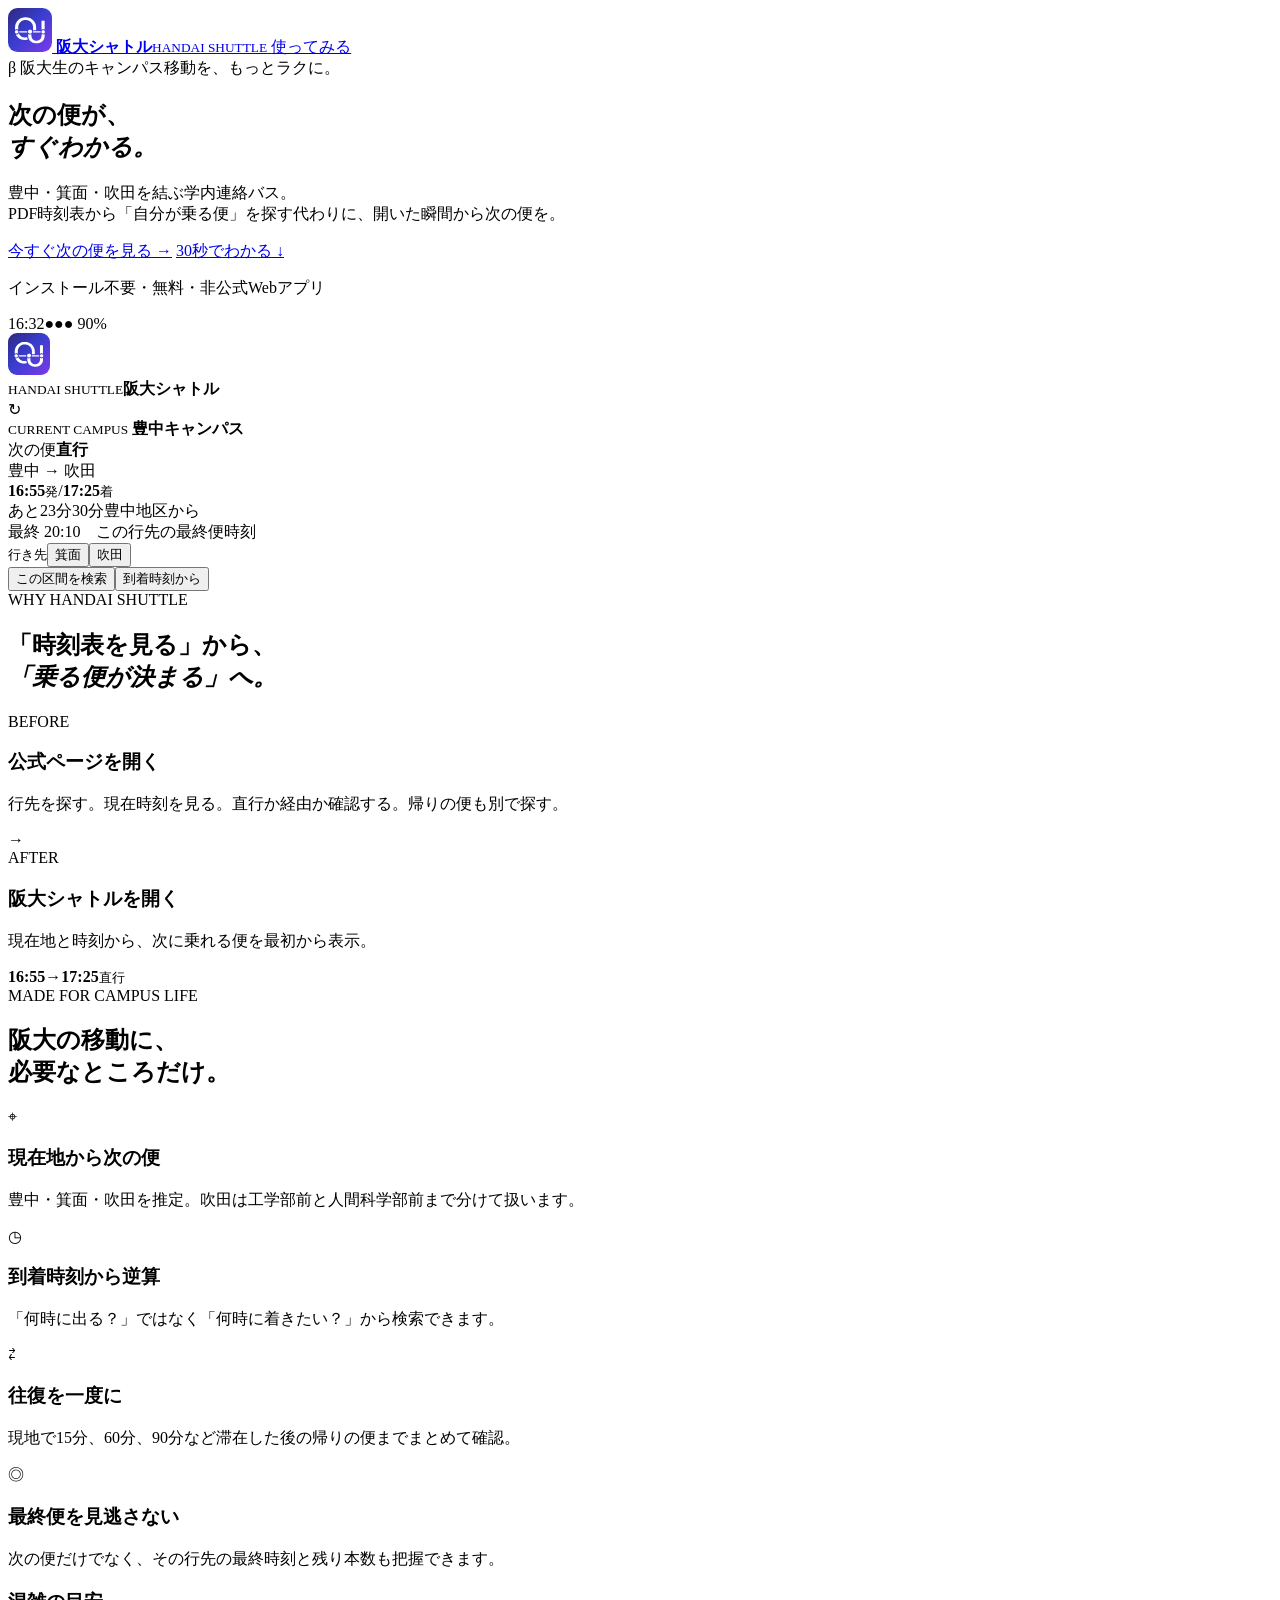
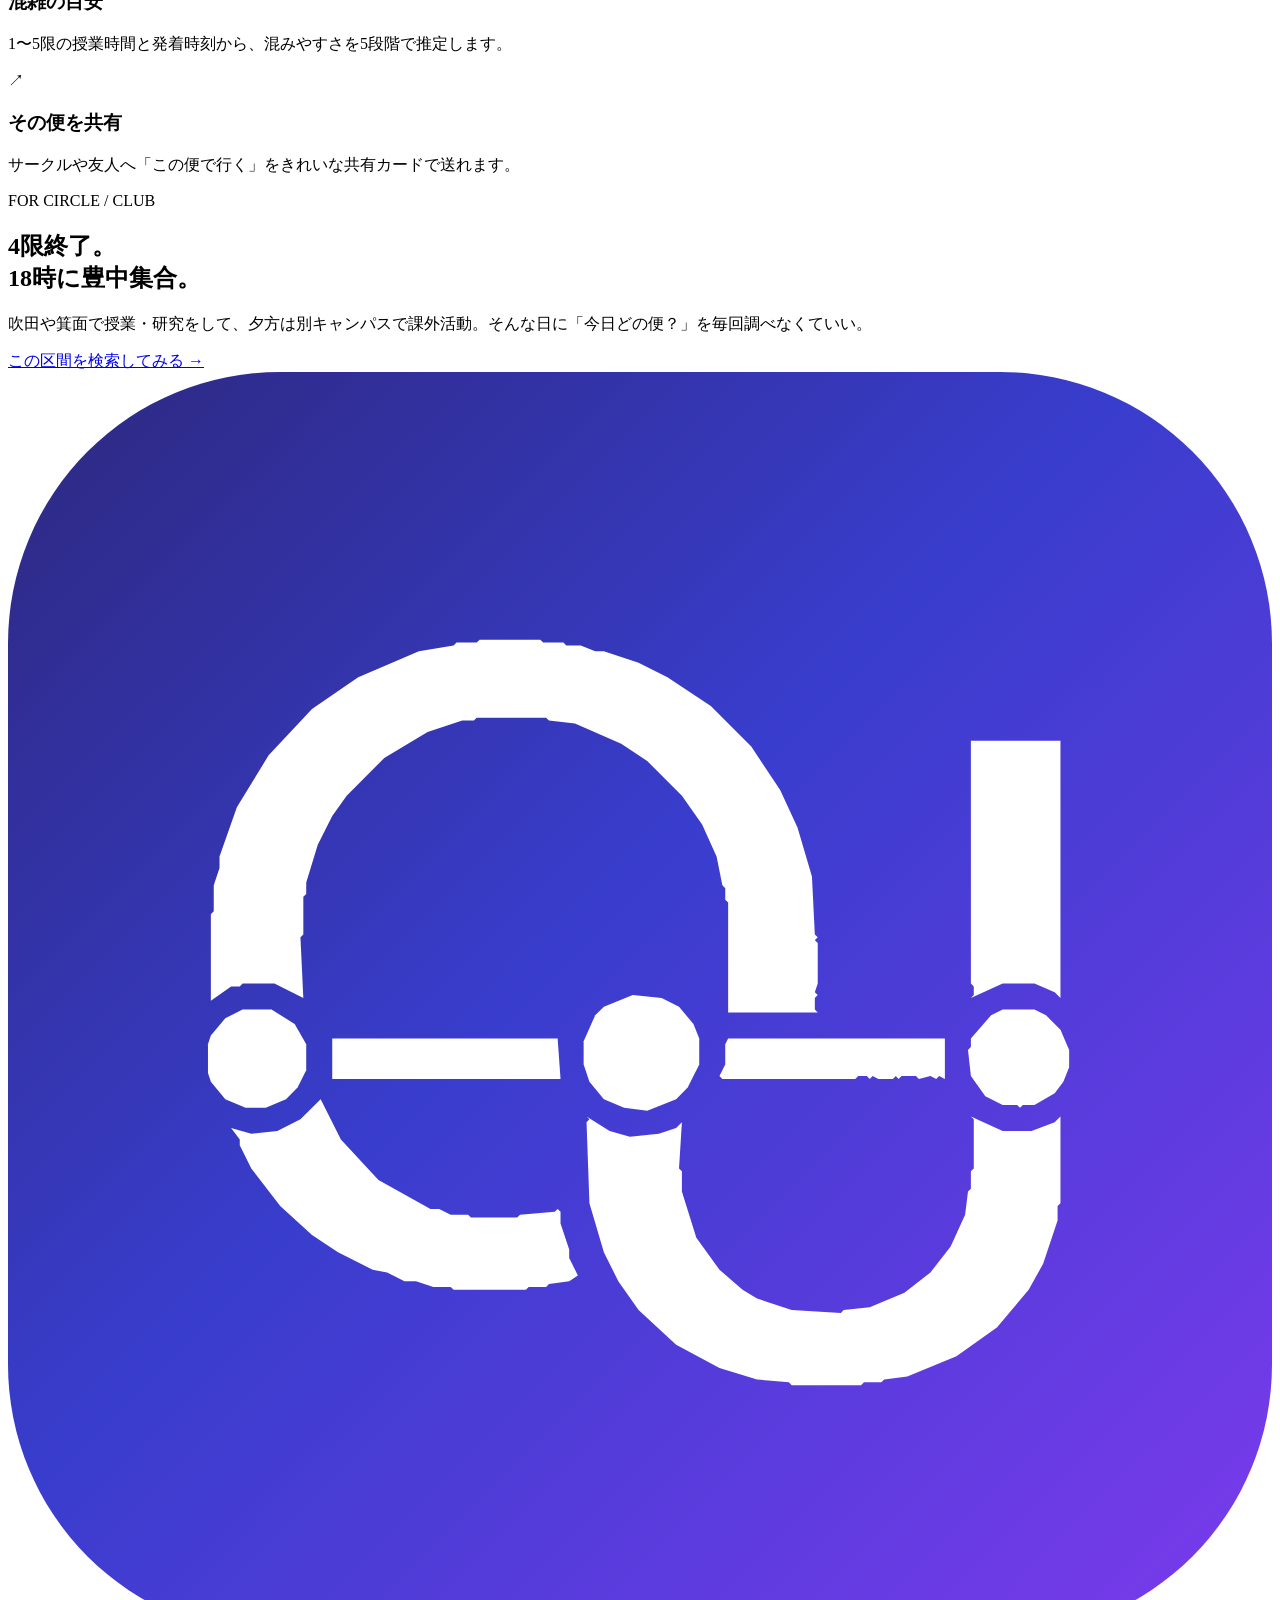
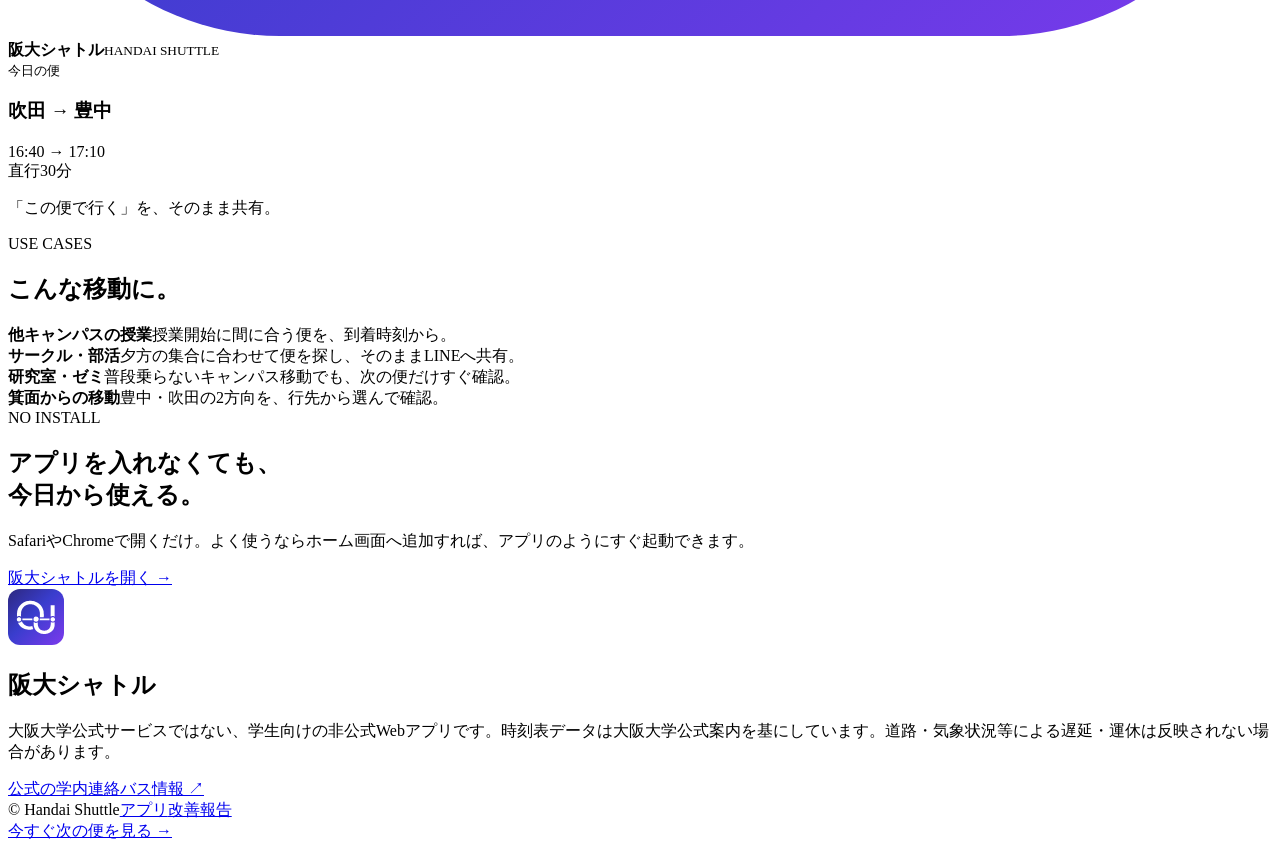
==== lp/index.html @ f055de51 "Add marketing landing page" ====
<!doctype html>
<html lang="ja">
<head>
  <meta charset="utf-8">
  <meta name="viewport" content="width=device-width,initial-scale=1,viewport-fit=cover">
  <title>阪大シャトル｜再履バスの次の便が、すぐわかる。</title>
  <meta name="description" content="大阪大学の豊中・箕面・吹田を結ぶ学内連絡バス（再履バス）をスマホで簡単検索。現在地から次の便、到着時刻指定、往復、最終便、混雑目安まで。インストール不要の非公式Webアプリ。">
  <meta name="theme-color" content="#2D287F">
  <meta property="og:title" content="阪大シャトル｜次の便が、すぐわかる。">
  <meta property="og:description" content="豊中・箕面・吹田のキャンパス移動を、もっと簡単に。インストール不要の非公式Webアプリ。">
  <meta property="og:type" content="website">
  <link rel="icon" href="../assets/brand/brand-icon-rounded.svg" type="image/svg+xml">
  <link rel="stylesheet" href="./lp.css">
  <script type="application/ld+json">
  {
    "@context":"https://schema.org",
    "@type":"WebApplication",
    "name":"阪大シャトル",
    "alternateName":"Handai Shuttle",
    "applicationCategory":"TravelApplication",
    "operatingSystem":"Web",
    "description":"大阪大学の学内連絡バス（再履バス）の便検索を支援する非公式Webアプリ"
  }
  </script>
</head>
<body>
  <header class="site-header">
    <a class="brand" href="../" aria-label="阪大シャトルを開く">
      <img src="../assets/brand/brand-icon-rounded.svg" alt="" width="44" height="44">
      <span><strong>阪大シャトル</strong><small>HANDAI SHUTTLE</small></span>
    </a>
    <a class="header-cta" href="../?ref=lp-header">使ってみる</a>
  </header>

  <main>
    <section class="hero">
      <div class="hero-copy">
        <div class="eyebrow"><span>β</span> 阪大生のキャンパス移動を、もっとラクに。</div>
        <h1>次の便が、<br><em>すぐわかる。</em></h1>
        <p class="hero-lead">豊中・箕面・吹田を結ぶ学内連絡バス。<br>PDF時刻表から「自分が乗る便」を探す代わりに、開いた瞬間から次の便を。</p>
        <div class="hero-actions">
          <a class="primary-cta" href="../?ref=lp-hero">今すぐ次の便を見る <span>→</span></a>
          <a class="text-link" href="#how">30秒でわかる <span>↓</span></a>
        </div>
        <p class="microcopy">インストール不要・無料・非公式Webアプリ</p>
      </div>

      <div class="hero-visual" aria-label="阪大シャトルの画面イメージ">
        <div class="halo halo-a"></div><div class="halo halo-b"></div>
        <div class="phone">
          <div class="phone-status"><span>16:32</span><span>●●● 90%</span></div>
          <div class="app-head">
            <img src="../assets/brand/brand-icon-rounded.svg" alt="" width="42" height="42">
            <div><small>HANDAI SHUTTLE</small><strong>阪大シャトル</strong></div>
            <span class="refresh">↻</span>
          </div>
          <div class="campus-label"><small>CURRENT CAMPUS</small><strong><i></i> 豊中キャンパス</strong></div>
          <div class="next-card">
            <div class="next-top"><span>次の便</span><b>直行</b></div>
            <div class="next-route">豊中 <span>→</span> 吹田</div>
            <div class="next-time"><strong>16:55</strong><small>発</small><span>/</span><strong>17:25</strong><small>着</small></div>
            <div class="next-meta"><span>あと23分</span><span>30分</span><span>豊中地区から</span></div>
            <div class="crowd" aria-label="混雑目安3"><i></i><i></i><i></i><i class="off"></i><i class="off"></i></div>
            <div class="last">最終 20:10　この行先の最終便時刻</div>
          </div>
          <div class="destination"><small>行き先</small><button>箕面</button><button class="active">吹田</button></div>
          <div class="phone-actions"><button>この区間を検索</button><button>到着時刻から</button></div>
        </div>
      </div>
    </section>

    <section class="pain" id="how">
      <div class="section-label">WHY HANDAI SHUTTLE</div>
      <h2>「時刻表を見る」から、<br><em>「乗る便が決まる」へ。</em></h2>
      <div class="before-after">
        <article class="before">
          <span class="ba-label">BEFORE</span>
          <h3>公式ページを開く</h3>
          <p>行先を探す。現在時刻を見る。直行か経由か確認する。帰りの便も別で探す。</p>
          <div class="fake-table"><i></i><i></i><i></i><i></i><i></i><i></i></div>
        </article>
        <div class="ba-arrow">→</div>
        <article class="after">
          <span class="ba-label">AFTER</span>
          <h3>阪大シャトルを開く</h3>
          <p>現在地と時刻から、次に乗れる便を最初から表示。</p>
          <div class="mini-result"><b>16:55</b><span>→</span><b>17:25</b><small>直行</small></div>
        </article>
      </div>
    </section>

    <section class="features">
      <div class="section-label">MADE FOR CAMPUS LIFE</div>
      <h2>阪大の移動に、<br>必要なところだけ。</h2>
      <div class="feature-grid">
        <article><span class="feature-icon">⌖</span><h3>現在地から次の便</h3><p>豊中・箕面・吹田を推定。吹田は工学部前と人間科学部前まで分けて扱います。</p></article>
        <article><span class="feature-icon">◷</span><h3>到着時刻から逆算</h3><p>「何時に出る？」ではなく「何時に着きたい？」から検索できます。</p></article>
        <article><span class="feature-icon">⇄</span><h3>往復を一度に</h3><p>現地で15分、60分、90分など滞在した後の帰りの便までまとめて確認。</p></article>
        <article><span class="feature-icon">◎</span><h3>最終便を見逃さない</h3><p>次の便だけでなく、その行先の最終時刻と残り本数も把握できます。</p></article>
        <article><span class="feature-icon crowd-symbol"><i></i><i></i><i></i><i></i><i></i></span><h3>混雑の目安</h3><p>1〜5限の授業時間と発着時刻から、混みやすさを5段階で推定します。</p></article>
        <article><span class="feature-icon">↗</span><h3>その便を共有</h3><p>サークルや友人へ「この便で行く」をきれいな共有カードで送れます。</p></article>
      </div>
    </section>

    <section class="scenario">
      <div class="scenario-copy">
        <span class="section-label light">FOR CIRCLE / CLUB</span>
        <h2>4限終了。<br>18時に豊中集合。</h2>
        <p>吹田や箕面で授業・研究をして、夕方は別キャンパスで課外活動。そんな日に「今日どの便？」を毎回調べなくていい。</p>
        <a href="../?ref=lp-circle">この区間を検索してみる →</a>
      </div>
      <div class="share-card">
        <div class="share-brand"><img src="../assets/brand/brand-icon-rounded.svg" alt=""><span><b>阪大シャトル</b><small>HANDAI SHUTTLE</small></span></div>
        <small>今日の便</small>
        <h3>吹田 → 豊中</h3>
        <div class="share-time">16:40 <span>→</span> 17:10</div>
        <div class="share-tags"><span>直行</span><span>30分</span></div>
        <p>「この便で行く」を、そのまま共有。</p>
      </div>
    </section>

    <section class="audiences">
      <div class="section-label">USE CASES</div>
      <h2>こんな移動に。</h2>
      <div class="audience-list">
        <div><strong>他キャンパスの授業</strong><span>授業開始に間に合う便を、到着時刻から。</span></div>
        <div><strong>サークル・部活</strong><span>夕方の集合に合わせて便を探し、そのままLINEへ共有。</span></div>
        <div><strong>研究室・ゼミ</strong><span>普段乗らないキャンパス移動でも、次の便だけすぐ確認。</span></div>
        <div><strong>箕面からの移動</strong><span>豊中・吹田の2方向を、行先から選んで確認。</span></div>
      </div>
    </section>

    <section class="install">
      <div>
        <span class="section-label light">NO INSTALL</span>
        <h2>アプリを入れなくても、<br>今日から使える。</h2>
        <p>SafariやChromeで開くだけ。よく使うならホーム画面へ追加すれば、アプリのようにすぐ起動できます。</p>
      </div>
      <a class="white-cta" href="../?ref=lp-bottom">阪大シャトルを開く <span>→</span></a>
    </section>

    <section class="disclaimer">
      <img src="../assets/brand/brand-icon-rounded.svg" alt="阪大シャトル" width="56" height="56">
      <div><h2>阪大シャトル</h2><p>大阪大学公式サービスではない、学生向けの非公式Webアプリです。時刻表データは大阪大学公式案内を基にしています。道路・気象状況等による遅延・運休は反映されない場合があります。</p></div>
      <a href="https://www.osaka-u.ac.jp/ja/access/bus" target="_blank" rel="noreferrer">公式の学内連絡バス情報 ↗</a>
    </section>
  </main>

  <footer><span>© Handai Shuttle</span><a href="../?ref=lp-footer">アプリ</a><a href="https://forms.gle/mA3GtsjWKSkhjMyR7" target="_blank" rel="noreferrer">改善報告</a></footer>

  <div class="mobile-cta"><a href="../?ref=lp-mobile">今すぐ次の便を見る <span>→</span></a></div>
</body>
</html>
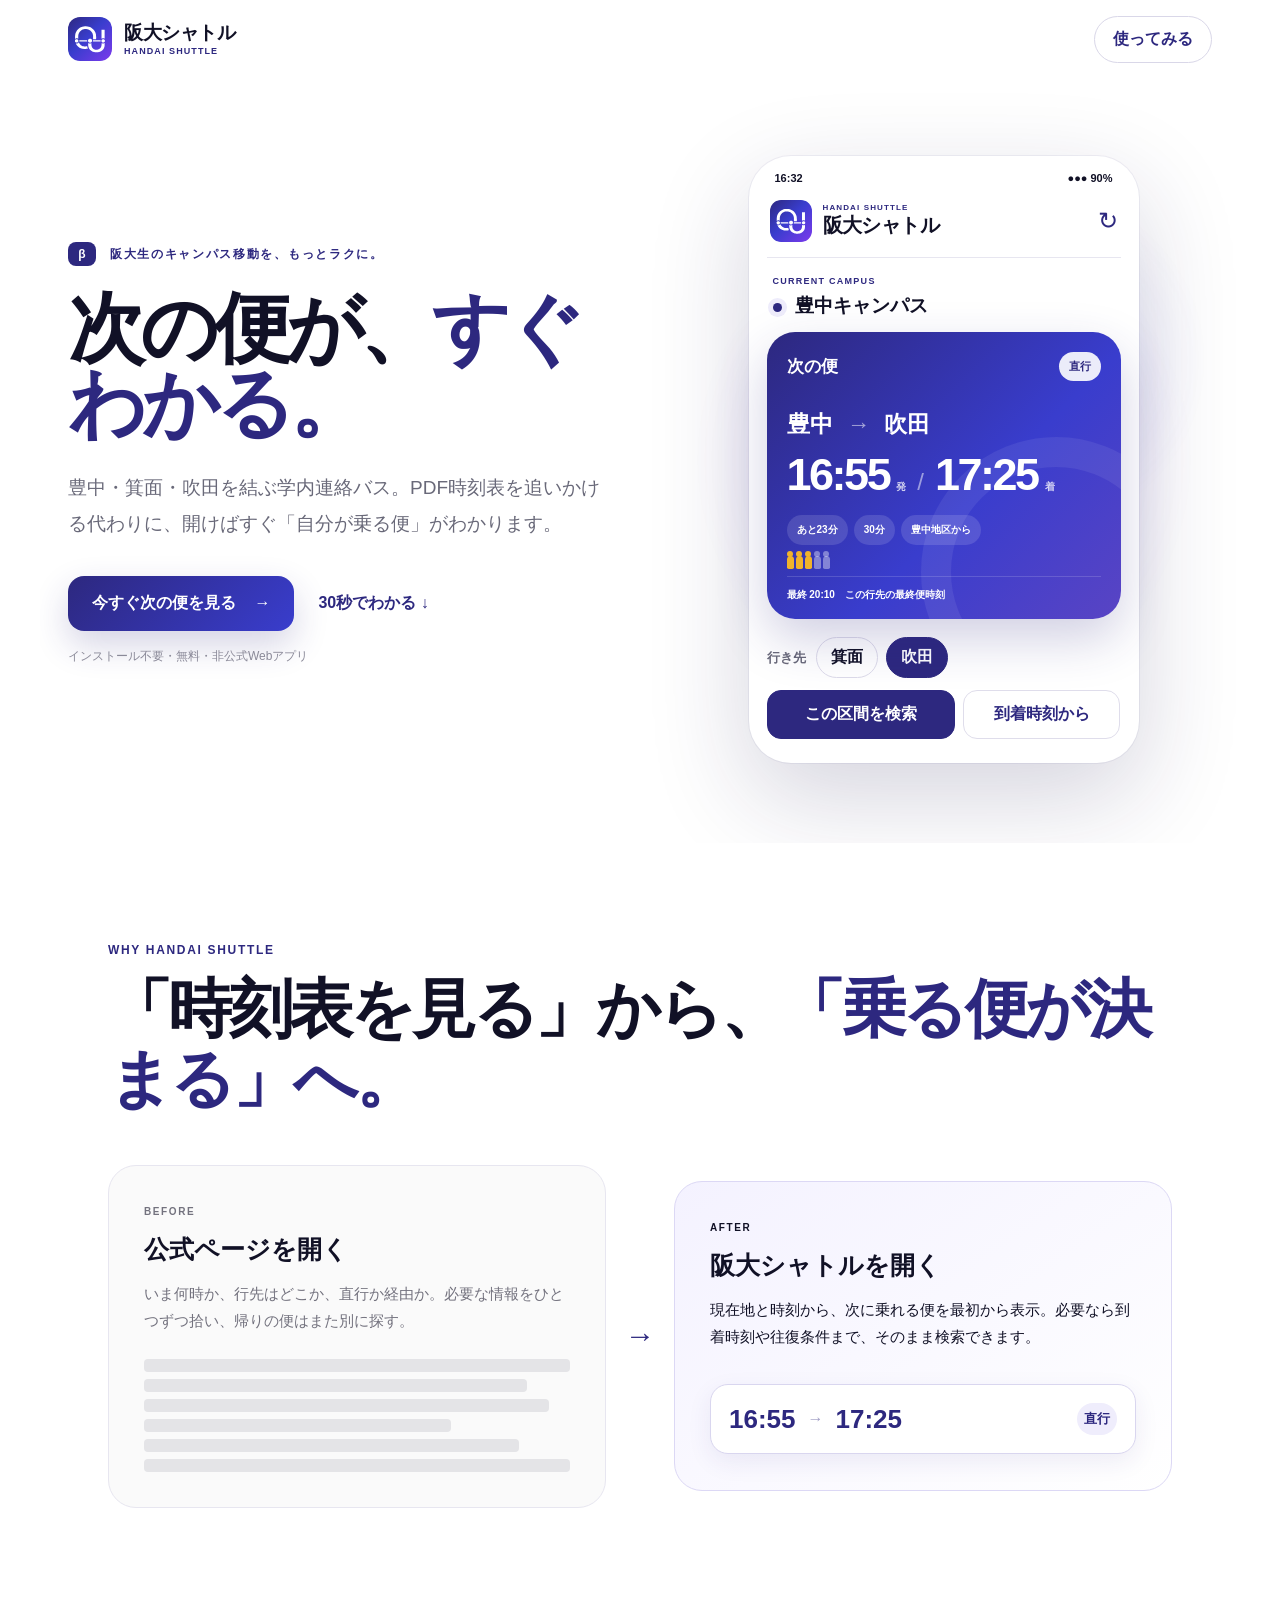
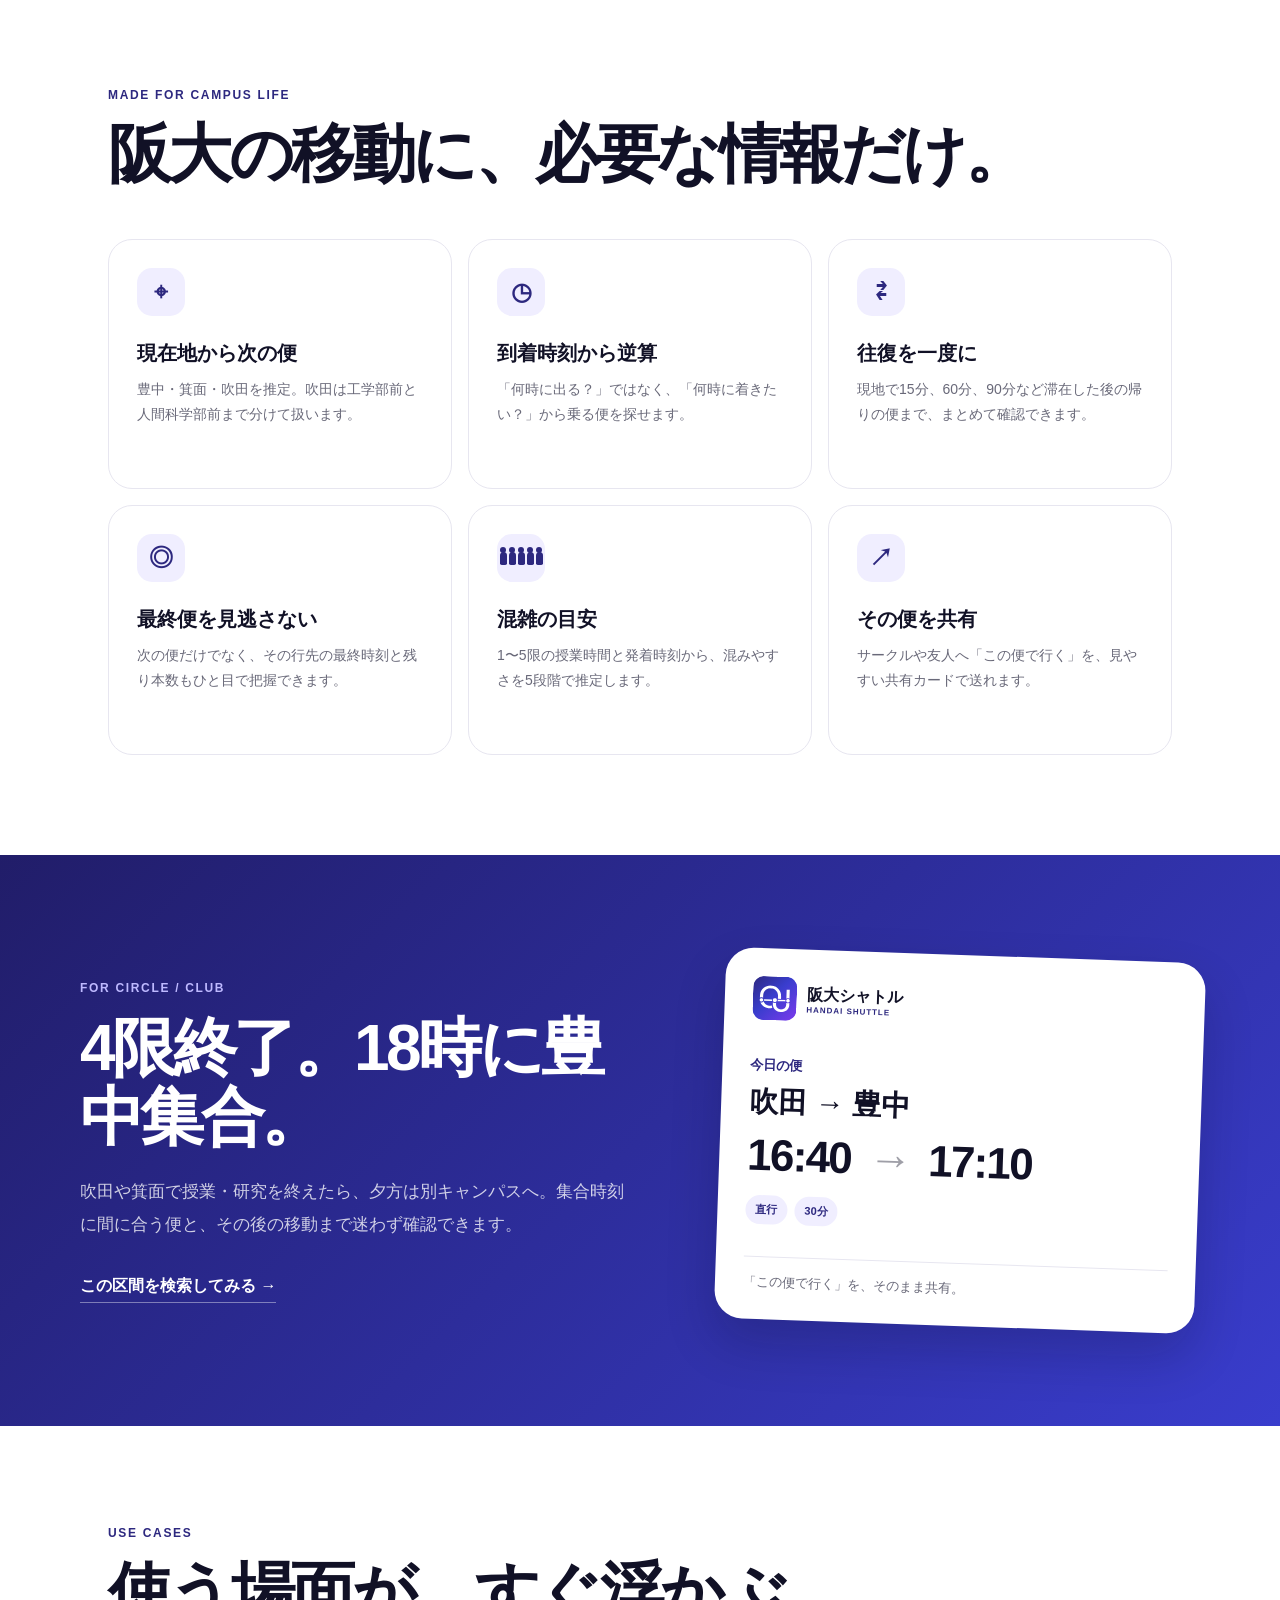
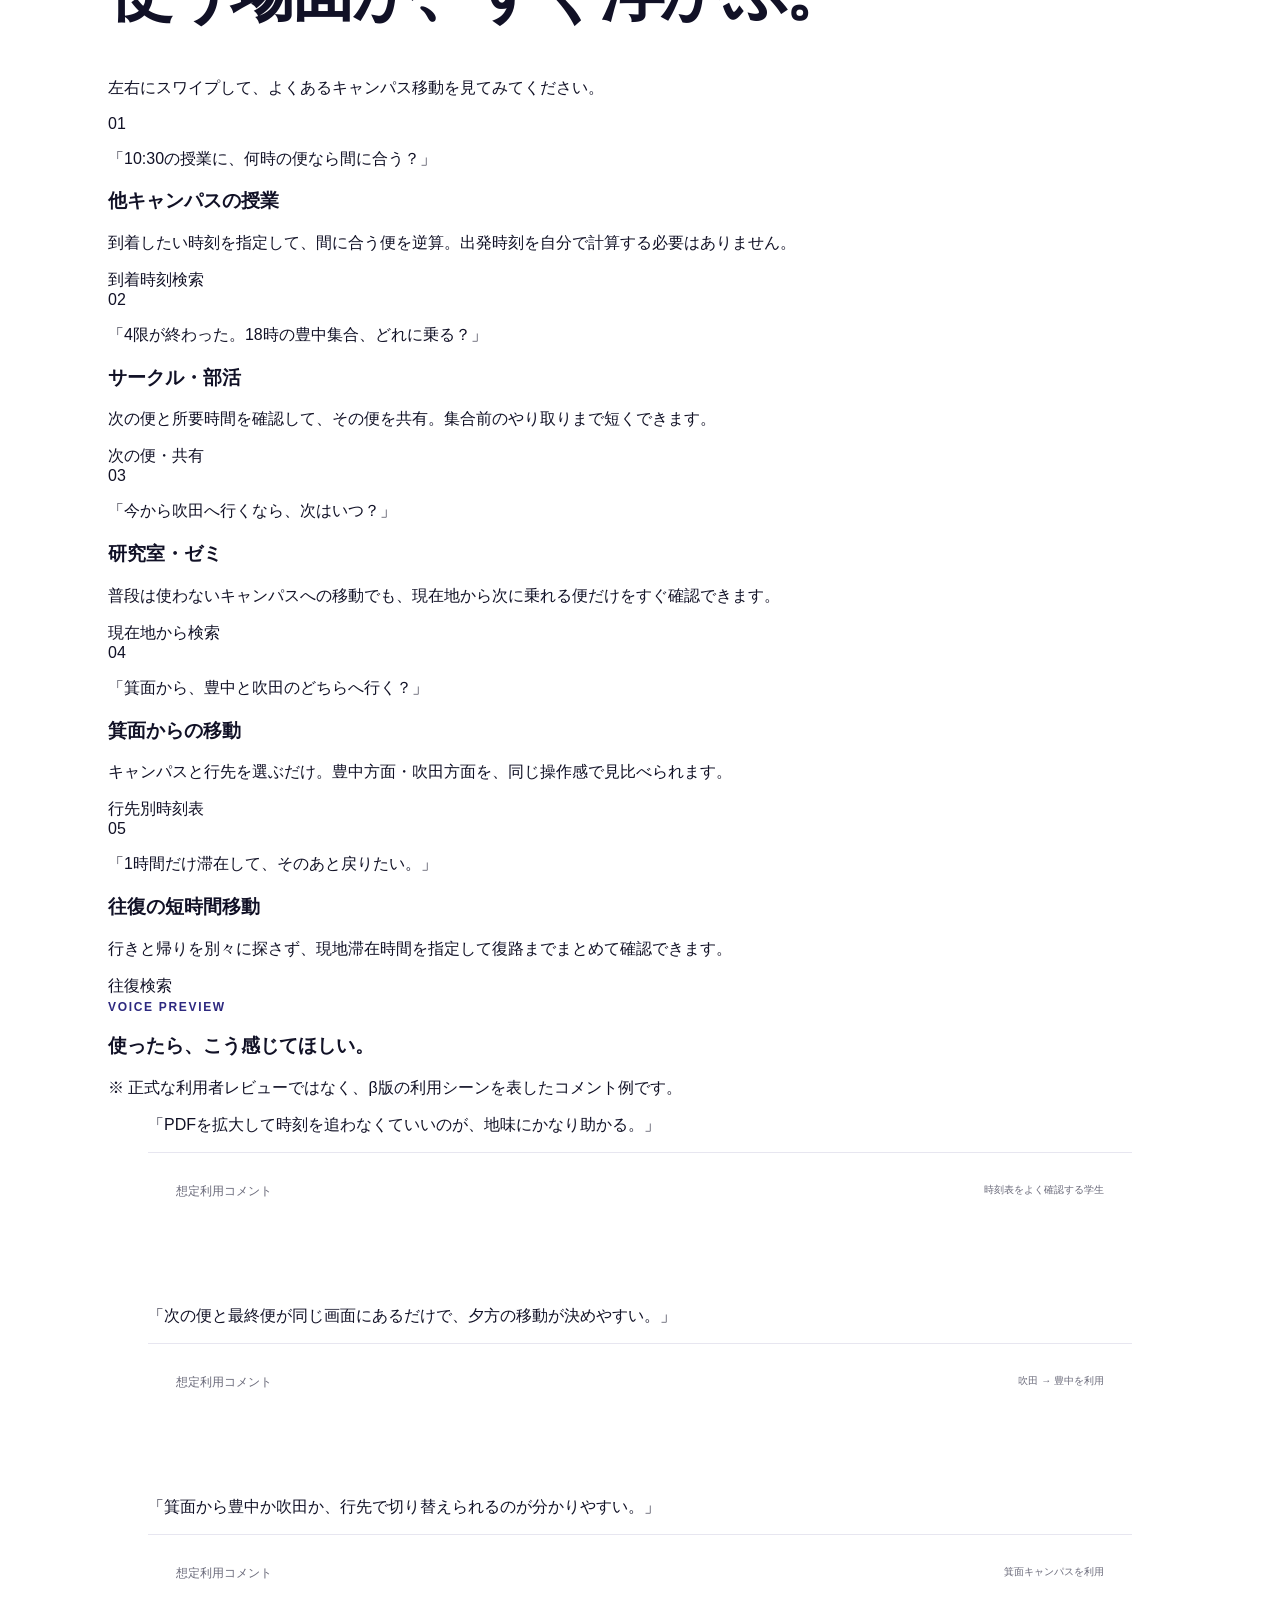
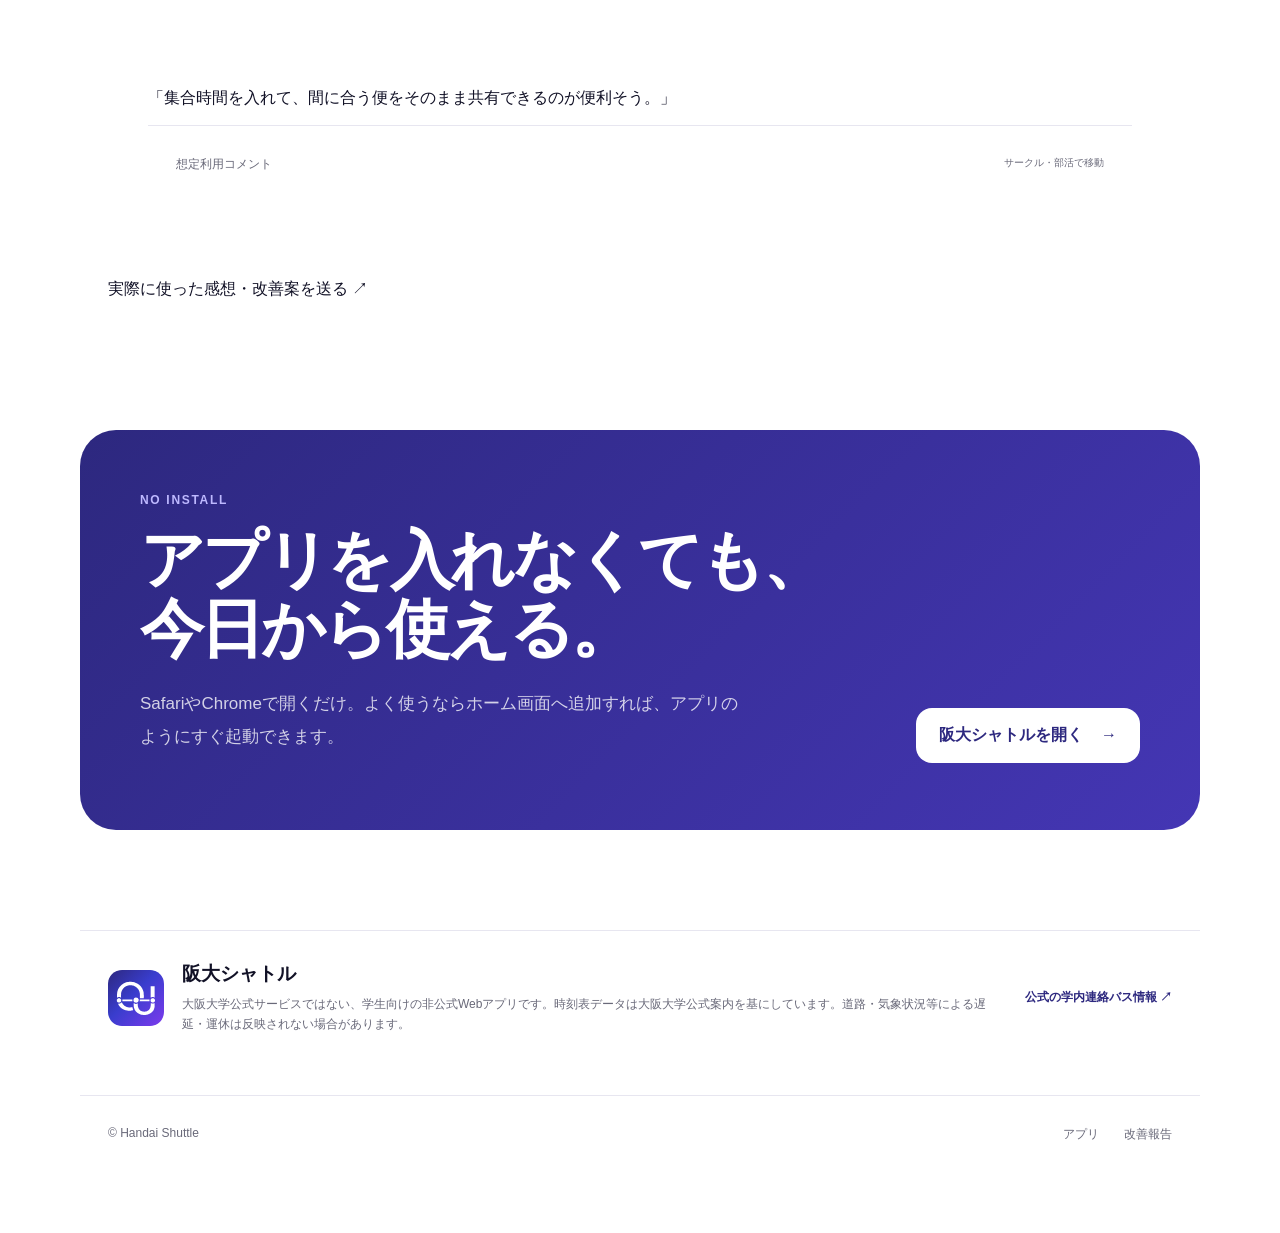
==== commit eb143897: "Refine LP copy and add use-case sliders" ====
--- a/lp/index.html
+++ b/lp/index.html
@@ -11,6 +11,7 @@
   <meta property="og:type" content="website">
   <link rel="icon" href="../assets/brand/brand-icon-rounded.svg" type="image/svg+xml">
   <link rel="stylesheet" href="./lp.css">
+  <link rel="stylesheet" href="./refinements.css">
   <script type="application/ld+json">
   {
     "@context":"https://schema.org",
@@ -36,8 +37,8 @@
     <section class="hero">
       <div class="hero-copy">
         <div class="eyebrow"><span>β</span> 阪大生のキャンパス移動を、もっとラクに。</div>
-        <h1>次の便が、<br><em>すぐわかる。</em></h1>
-        <p class="hero-lead">豊中・箕面・吹田を結ぶ学内連絡バス。<br>PDF時刻表から「自分が乗る便」を探す代わりに、開いた瞬間から次の便を。</p>
+        <h1><span class="headline-line">次の便が、</span><em class="headline-line">すぐわかる。</em></h1>
+        <p class="hero-lead">豊中・箕面・吹田を結ぶ学内連絡バス。<span class="lead-break">PDF時刻表を追いかける代わりに、開けばすぐ「自分が乗る便」がわかります。</span></p>
         <div class="hero-actions">
           <a class="primary-cta" href="../?ref=lp-hero">今すぐ次の便を見る <span>→</span></a>
           <a class="text-link" href="#how">30秒でわかる <span>↓</span></a>
@@ -71,19 +72,19 @@
 
     <section class="pain" id="how">
       <div class="section-label">WHY HANDAI SHUTTLE</div>
-      <h2>「時刻表を見る」から、<br><em>「乗る便が決まる」へ。</em></h2>
+      <h2><span class="headline-line">「時刻表を見る」から、</span><em class="headline-line">「乗る便が決まる」へ。</em></h2>
       <div class="before-after">
         <article class="before">
           <span class="ba-label">BEFORE</span>
           <h3>公式ページを開く</h3>
-          <p>行先を探す。現在時刻を見る。直行か経由か確認する。帰りの便も別で探す。</p>
+          <p>いま何時か、行先はどこか、直行か経由か。必要な情報をひとつずつ拾い、帰りの便はまた別に探す。</p>
           <div class="fake-table"><i></i><i></i><i></i><i></i><i></i><i></i></div>
         </article>
         <div class="ba-arrow">→</div>
         <article class="after">
           <span class="ba-label">AFTER</span>
           <h3>阪大シャトルを開く</h3>
-          <p>現在地と時刻から、次に乗れる便を最初から表示。</p>
+          <p>現在地と時刻から、次に乗れる便を最初から表示。必要なら到着時刻や往復条件まで、そのまま検索できます。</p>
           <div class="mini-result"><b>16:55</b><span>→</span><b>17:25</b><small>直行</small></div>
         </article>
       </div>
@@ -91,22 +92,22 @@
 
     <section class="features">
       <div class="section-label">MADE FOR CAMPUS LIFE</div>
-      <h2>阪大の移動に、<br>必要なところだけ。</h2>
+      <h2><span class="headline-line">阪大の移動に、</span><span class="headline-line">必要な情報だけ。</span></h2>
       <div class="feature-grid">
         <article><span class="feature-icon">⌖</span><h3>現在地から次の便</h3><p>豊中・箕面・吹田を推定。吹田は工学部前と人間科学部前まで分けて扱います。</p></article>
-        <article><span class="feature-icon">◷</span><h3>到着時刻から逆算</h3><p>「何時に出る？」ではなく「何時に着きたい？」から検索できます。</p></article>
-        <article><span class="feature-icon">⇄</span><h3>往復を一度に</h3><p>現地で15分、60分、90分など滞在した後の帰りの便までまとめて確認。</p></article>
-        <article><span class="feature-icon">◎</span><h3>最終便を見逃さない</h3><p>次の便だけでなく、その行先の最終時刻と残り本数も把握できます。</p></article>
+        <article><span class="feature-icon">◷</span><h3>到着時刻から逆算</h3><p>「何時に出る？」ではなく、「何時に着きたい？」から乗る便を探せます。</p></article>
+        <article><span class="feature-icon">⇄</span><h3>往復を一度に</h3><p>現地で15分、60分、90分など滞在した後の帰りの便まで、まとめて確認できます。</p></article>
+        <article><span class="feature-icon">◎</span><h3>最終便を見逃さない</h3><p>次の便だけでなく、その行先の最終時刻と残り本数もひと目で把握できます。</p></article>
         <article><span class="feature-icon crowd-symbol"><i></i><i></i><i></i><i></i><i></i></span><h3>混雑の目安</h3><p>1〜5限の授業時間と発着時刻から、混みやすさを5段階で推定します。</p></article>
-        <article><span class="feature-icon">↗</span><h3>その便を共有</h3><p>サークルや友人へ「この便で行く」をきれいな共有カードで送れます。</p></article>
+        <article><span class="feature-icon">↗</span><h3>その便を共有</h3><p>サークルや友人へ「この便で行く」を、見やすい共有カードで送れます。</p></article>
       </div>
     </section>
 
     <section class="scenario">
       <div class="scenario-copy">
         <span class="section-label light">FOR CIRCLE / CLUB</span>
-        <h2>4限終了。<br>18時に豊中集合。</h2>
-        <p>吹田や箕面で授業・研究をして、夕方は別キャンパスで課外活動。そんな日に「今日どの便？」を毎回調べなくていい。</p>
+        <h2><span class="headline-line">4限終了。</span><span class="headline-line">18時に豊中集合。</span></h2>
+        <p>吹田や箕面で授業・研究を終えたら、夕方は別キャンパスへ。集合時刻に間に合う便と、その後の移動まで迷わず確認できます。</p>
         <a href="../?ref=lp-circle">この区間を検索してみる →</a>
       </div>
       <div class="share-card">
@@ -121,19 +122,67 @@
 
     <section class="audiences">
       <div class="section-label">USE CASES</div>
-      <h2>こんな移動に。</h2>
-      <div class="audience-list">
-        <div><strong>他キャンパスの授業</strong><span>授業開始に間に合う便を、到着時刻から。</span></div>
-        <div><strong>サークル・部活</strong><span>夕方の集合に合わせて便を探し、そのままLINEへ共有。</span></div>
-        <div><strong>研究室・ゼミ</strong><span>普段乗らないキャンパス移動でも、次の便だけすぐ確認。</span></div>
-        <div><strong>箕面からの移動</strong><span>豊中・吹田の2方向を、行先から選んで確認。</span></div>
+      <div class="section-heading-row">
+        <h2><span class="headline-line">使う場面が、</span><span class="headline-line">すぐ浮かぶ。</span></h2>
+        <p>左右にスワイプして、よくあるキャンパス移動を見てみてください。</p>
+      </div>
+      <div class="card-rail usecase-rail" aria-label="阪大シャトルの利用ケース">
+        <article class="usecase-card">
+          <span class="case-number">01</span>
+          <p class="case-question">「10:30の授業に、何時の便なら間に合う？」</p>
+          <h3>他キャンパスの授業</h3>
+          <p>到着したい時刻を指定して、間に合う便を逆算。出発時刻を自分で計算する必要はありません。</p>
+          <span class="case-chip">到着時刻検索</span>
+        </article>
+        <article class="usecase-card">
+          <span class="case-number">02</span>
+          <p class="case-question">「4限が終わった。18時の豊中集合、どれに乗る？」</p>
+          <h3>サークル・部活</h3>
+          <p>次の便と所要時間を確認して、その便を共有。集合前のやり取りまで短くできます。</p>
+          <span class="case-chip">次の便・共有</span>
+        </article>
+        <article class="usecase-card">
+          <span class="case-number">03</span>
+          <p class="case-question">「今から吹田へ行くなら、次はいつ？」</p>
+          <h3>研究室・ゼミ</h3>
+          <p>普段は使わないキャンパスへの移動でも、現在地から次に乗れる便だけをすぐ確認できます。</p>
+          <span class="case-chip">現在地から検索</span>
+        </article>
+        <article class="usecase-card">
+          <span class="case-number">04</span>
+          <p class="case-question">「箕面から、豊中と吹田のどちらへ行く？」</p>
+          <h3>箕面からの移動</h3>
+          <p>キャンパスと行先を選ぶだけ。豊中方面・吹田方面を、同じ操作感で見比べられます。</p>
+          <span class="case-chip">行先別時刻表</span>
+        </article>
+        <article class="usecase-card">
+          <span class="case-number">05</span>
+          <p class="case-question">「1時間だけ滞在して、そのあと戻りたい。」</p>
+          <h3>往復の短時間移動</h3>
+          <p>行きと帰りを別々に探さず、現地滞在時間を指定して復路までまとめて確認できます。</p>
+          <span class="case-chip">往復検索</span>
+        </article>
+      </div>
+
+      <div class="voice-block">
+        <div class="voice-heading">
+          <div><span class="section-label">VOICE PREVIEW</span><h3>使ったら、こう感じてほしい。</h3></div>
+          <p>※ 正式な利用者レビューではなく、β版の利用シーンを表したコメント例です。</p>
+        </div>
+        <div class="card-rail voice-rail" aria-label="阪大シャトルの利用コメント例">
+          <blockquote class="voice-card"><p>「PDFを拡大して時刻を追わなくていいのが、地味にかなり助かる。」</p><footer><span>想定利用コメント</span><small>時刻表をよく確認する学生</small></footer></blockquote>
+          <blockquote class="voice-card"><p>「次の便と最終便が同じ画面にあるだけで、夕方の移動が決めやすい。」</p><footer><span>想定利用コメント</span><small>吹田 → 豊中を利用</small></footer></blockquote>
+          <blockquote class="voice-card"><p>「箕面から豊中か吹田か、行先で切り替えられるのが分かりやすい。」</p><footer><span>想定利用コメント</span><small>箕面キャンパスを利用</small></footer></blockquote>
+          <blockquote class="voice-card"><p>「集合時間を入れて、間に合う便をそのまま共有できるのが便利そう。」</p><footer><span>想定利用コメント</span><small>サークル・部活で移動</small></footer></blockquote>
+        </div>
+        <a class="feedback-inline" href="https://forms.gle/mA3GtsjWKSkhjMyR7" target="_blank" rel="noreferrer">実際に使った感想・改善案を送る <span>↗</span></a>
       </div>
     </section>
 
     <section class="install">
       <div>
         <span class="section-label light">NO INSTALL</span>
-        <h2>アプリを入れなくても、<br>今日から使える。</h2>
+        <h2><span class="headline-line">アプリを入れなくても、</span><span class="headline-line">今日から使える。</span></h2>
         <p>SafariやChromeで開くだけ。よく使うならホーム画面へ追加すれば、アプリのようにすぐ起動できます。</p>
       </div>
       <a class="white-cta" href="../?ref=lp-bottom">阪大シャトルを開く <span>→</span></a>
--- a/lp/lp.css
+++ b/lp/lp.css
@@ -0,0 +1 @@
+:root{--indigo:#2D287F;--mid:#393DCD;--violet:#7C3AED;--ink:#111126;--muted:#696979;--line:#E7E6F0;--soft:#F6F5FB;--green:#187A62;--yellow:#D29A18}*{box-sizing:border-box}html{scroll-behavior:smooth}body{margin:0;font-family:Inter,-apple-system,BlinkMacSystemFont,"Hiragino Sans","Yu Gothic",Meiryo,sans-serif;color:var(--ink);background:#fff;-webkit-font-smoothing:antialiased}a{color:inherit;text-decoration:none}button{font:inherit}.site-header{height:78px;display:flex;align-items:center;justify-content:space-between;max-width:1200px;margin:auto;padding:0 28px;position:relative;z-index:20}.brand{display:flex;align-items:center;gap:12px}.brand img{border-radius:12px}.brand span{display:flex;flex-direction:column;line-height:1}.brand strong{font-size:19px;letter-spacing:-.02em}.brand small{font-size:9px;letter-spacing:.12em;color:var(--indigo);margin-top:5px;font-weight:800}.header-cta{padding:12px 18px;border:1px solid #D9D7E8;border-radius:999px;font-weight:800;color:var(--indigo);transition:.2s}.header-cta:hover{background:var(--soft)}.hero{max-width:1200px;margin:0 auto;min-height:710px;padding:78px 28px 80px;display:grid;grid-template-columns:1fr 1fr;gap:70px;align-items:center;overflow:hidden}.eyebrow,.section-label{font-size:12px;font-weight:900;letter-spacing:.14em;color:var(--indigo)}.eyebrow span{display:inline-grid;place-items:center;background:var(--indigo);color:#fff;width:28px;height:24px;border-radius:8px;margin-right:9px;letter-spacing:0}.hero h1{font-size:clamp(58px,6vw,92px);line-height:.98;letter-spacing:-.065em;margin:25px 0 28px}.hero h1 em,.pain h2 em{font-style:normal;color:var(--indigo)}.hero-lead{font-size:19px;line-height:1.9;color:var(--muted);margin:0 0 34px}.hero-actions{display:flex;align-items:center;gap:24px}.primary-cta{background:linear-gradient(135deg,var(--indigo),var(--mid));color:#fff;padding:17px 24px;border-radius:16px;font-weight:900;box-shadow:0 14px 35px rgba(45,40,127,.2);transition:.2s}.primary-cta:hover{transform:translateY(-2px);box-shadow:0 18px 42px rgba(45,40,127,.28)}.primary-cta span,.white-cta span{margin-left:14px}.text-link{font-weight:800;color:var(--indigo)}.microcopy{font-size:12px;color:#8a8998;margin-top:17px}.hero-visual{min-height:600px;display:grid;place-items:center;position:relative}.halo{position:absolute;border-radius:50%;filter:blur(1px)}.halo-a{width:520px;height:520px;background:radial-gradient(circle,rgba(124,58,237,.14),rgba(124,58,237,0) 68%)}.halo-b{width:360px;height:360px;background:radial-gradient(circle,rgba(57,61,205,.12),rgba(57,61,205,0) 68%);transform:translate(90px,-100px)}.phone{width:min(390px,92vw);background:#fff;border-radius:42px;padding:14px 18px 24px;box-shadow:0 34px 100px rgba(30,28,80,.19),0 0 0 1px rgba(45,40,127,.06);position:relative;z-index:2}.phone-status{font-size:11px;font-weight:800;display:flex;justify-content:space-between;padding:2px 8px 12px}.app-head{display:flex;align-items:center;gap:11px;border-bottom:1px solid var(--line);padding:4px 3px 15px}.app-head img{border-radius:11px}.app-head div{display:flex;flex-direction:column}.app-head small{font-size:8px;color:var(--indigo);font-weight:900;letter-spacing:.14em}.app-head strong{font-size:20px;letter-spacing:-.03em}.refresh{margin-left:auto;color:var(--indigo);font-size:24px}.campus-label{padding:18px 6px 13px;display:flex;flex-direction:column;gap:7px}.campus-label small{font-size:9px;font-weight:900;letter-spacing:.14em;color:var(--indigo)}.campus-label strong{font-size:19px}.campus-label i{display:inline-block;width:9px;height:9px;border-radius:50%;background:var(--indigo);box-shadow:0 0 0 5px #eeecfb;margin-right:8px}.next-card{background:linear-gradient(135deg,#2D287F 0%,#393DCD 58%,#5944C4 100%);color:white;border-radius:28px;padding:20px 20px 17px;box-shadow:0 20px 50px rgba(45,40,127,.22);position:relative;overflow:hidden}.next-card:after{content:"";position:absolute;width:210px;height:210px;border:30px solid rgba(255,255,255,.07);border-radius:50%;right:-70px;bottom:-88px}.next-top{display:flex;justify-content:space-between;align-items:center;position:relative;z-index:2;font-size:17px;font-weight:900}.next-top b{font-size:11px;background:rgba(255,255,255,.9);color:var(--indigo);padding:7px 10px;border-radius:999px}.next-route{font-size:23px;font-weight:900;margin-top:28px;position:relative;z-index:2}.next-route span{font-weight:400;opacity:.55;margin:0 8px}.next-time{display:flex;align-items:baseline;gap:7px;margin-top:9px;position:relative;z-index:2}.next-time strong{font-size:45px;letter-spacing:-.055em}.next-time small{font-size:10px;font-weight:800;opacity:.78}.next-time>span{font-size:24px;opacity:.5;margin:0 4px}.next-meta{display:flex;gap:6px;margin-top:14px;position:relative;z-index:2}.next-meta span{font-size:10px;font-weight:800;padding:8px 10px;border-radius:999px;background:rgba(255,255,255,.13);white-space:nowrap}.crowd{display:flex;gap:2px;margin:11px 0 7px;position:relative;z-index:2}.crowd i,.crowd-symbol i{display:block;width:7px;height:13px;border-radius:4px 4px 2px 2px;background:#F0B32B;position:relative}.crowd i:before,.crowd-symbol i:before{content:"";position:absolute;width:6px;height:6px;border-radius:50%;background:inherit;top:-5px;left:.5px}.crowd i.off{background:rgba(255,255,255,.38)}.last{border-top:1px solid rgba(255,255,255,.15);padding-top:11px;margin-top:7px;font-size:10px;font-weight:800;position:relative;z-index:2}.destination{display:flex;align-items:center;gap:8px;padding:18px 0 12px}.destination small{font-weight:800;color:var(--muted);margin-right:2px}.destination button{border:1px solid #dddbea;background:white;padding:9px 14px;border-radius:999px;font-weight:800;color:var(--ink)}.destination button.active{background:var(--indigo);color:white;border-color:var(--indigo)}.phone-actions{display:grid;grid-template-columns:1.2fr 1fr;gap:8px}.phone-actions button{border:1px solid #dfddeb;background:#fff;color:var(--indigo);font-weight:900;border-radius:14px;padding:13px 8px}.phone-actions button:first-child{background:var(--indigo);color:white;border-color:var(--indigo)}section:not(.hero){padding:100px 28px}.pain,.features,.audiences,.disclaimer{max-width:1120px;margin:auto}.pain h2,.features h2,.audiences h2{font-size:clamp(40px,5vw,66px);letter-spacing:-.055em;line-height:1.1;margin:17px 0 50px}.before-after{display:grid;grid-template-columns:1fr 68px 1fr;align-items:center}.before,.after{padding:35px;border:1px solid var(--line);border-radius:28px;min-height:310px}.before{background:#fafafa;color:#73727e}.after{background:linear-gradient(145deg,#F4F2FF,#fff);border-color:#DCD8F5}.ba-label{font-size:10px;font-weight:900;letter-spacing:.16em}.before h3,.after h3{font-size:25px;color:var(--ink);margin:14px 0}.before p,.after p{line-height:1.8;margin:0;font-size:15px}.ba-arrow{text-align:center;font-size:30px;color:var(--indigo)}.fake-table{display:grid;gap:7px;margin-top:25px}.fake-table i{height:13px;border-radius:4px;background:#e4e4e7}.fake-table i:nth-child(2){width:90%}.fake-table i:nth-child(3){width:95%}.fake-table i:nth-child(4){width:72%}.fake-table i:nth-child(5){width:88%}.mini-result{margin-top:34px;border:1px solid #d9d6ef;background:white;border-radius:18px;padding:18px;display:flex;align-items:center;gap:12px;color:var(--indigo);box-shadow:0 8px 25px rgba(45,40,127,.08)}.mini-result b{font-size:26px}.mini-result span{opacity:.45}.mini-result small{margin-left:auto;font-weight:900;background:#efedfc;padding:7px;border-radius:999px}.features{padding-top:80px!important}.feature-grid{display:grid;grid-template-columns:repeat(3,1fr);gap:16px}.feature-grid article{border:1px solid var(--line);border-radius:24px;padding:28px;min-height:250px;transition:.2s;background:white}.feature-grid article:hover{transform:translateY(-3px);box-shadow:0 14px 42px rgba(45,40,127,.08)}.feature-icon{width:48px;height:48px;border-radius:15px;background:#F0EEFF;color:var(--indigo);display:flex;align-items:center;justify-content:center;font-size:24px;font-weight:900}.feature-grid h3{font-size:20px;margin:24px 0 10px}.feature-grid p{color:var(--muted);line-height:1.8;margin:0;font-size:14px}.crowd-symbol{gap:2px}.crowd-symbol i{background:var(--indigo)}.scenario{background:linear-gradient(135deg,#211D69,#393DCD);color:white;display:grid;grid-template-columns:minmax(0,1fr) minmax(320px,480px);gap:80px;align-items:center;padding-left:max(28px,calc((100vw - 1120px)/2))!important;padding-right:max(28px,calc((100vw - 1120px)/2))!important}.section-label.light{color:#beb9ff}.scenario h2,.install h2{font-size:clamp(44px,5vw,70px);line-height:1.08;letter-spacing:-.055em;margin:18px 0 24px}.scenario-copy p,.install p{font-size:17px;line-height:1.9;opacity:.78;max-width:600px}.scenario-copy>a{display:inline-block;margin-top:18px;font-weight:900;border-bottom:1px solid rgba(255,255,255,.4);padding-bottom:5px}.share-card{background:white;color:var(--ink);border-radius:28px;padding:28px;transform:rotate(2deg);box-shadow:0 24px 50px rgba(10,10,30,.2)}.share-brand{display:flex;align-items:center;gap:10px;margin-bottom:35px}.share-brand img{width:44px;height:44px;border-radius:11px}.share-brand span{display:flex;flex-direction:column}.share-brand small{font-size:8px;color:var(--indigo);font-weight:900;letter-spacing:.12em}.share-card>small{font-weight:900;color:var(--indigo)}.share-card h3{font-size:29px;margin:8px 0}.share-time{font-size:44px;font-weight:900;letter-spacing:-.04em}.share-time span{opacity:.4;margin:0 7px}.share-tags{display:flex;gap:7px;margin:15px 0 32px}.share-tags span{font-size:11px;font-weight:900;padding:7px 10px;background:#F0EEFF;color:var(--indigo);border-radius:999px}.share-card p{color:var(--muted);font-size:13px;border-top:1px solid var(--line);padding-top:16px;margin:0}.audience-list{display:grid;grid-template-columns:1fr 1fr;border-top:1px solid var(--line)}.audience-list div{display:flex;flex-direction:column;gap:8px;padding:29px 12px 29px 0;border-bottom:1px solid var(--line)}.audience-list div:nth-child(odd){border-right:1px solid var(--line);padding-right:35px}.audience-list div:nth-child(even){padding-left:35px}.audience-list strong{font-size:20px}.audience-list span{color:var(--muted);line-height:1.6;font-size:14px}.install{max-width:1120px!important;margin:30px auto 100px!important;border-radius:36px;background:linear-gradient(135deg,var(--indigo),#4436B4);color:white;display:flex;align-items:end;justify-content:space-between;gap:50px;padding:60px!important}.white-cta{background:white;color:var(--indigo);font-weight:900;border-radius:16px;padding:17px 23px;white-space:nowrap;margin-bottom:7px}.disclaimer{padding-top:30px!important;padding-bottom:60px!important;display:grid;grid-template-columns:auto 1fr auto;gap:18px;align-items:center;border-top:1px solid var(--line)}.disclaimer img{border-radius:14px}.disclaimer h2{font-size:19px;margin:0 0 7px}.disclaimer p{font-size:12px;line-height:1.7;color:var(--muted);margin:0}.disclaimer a{font-size:12px;color:var(--indigo);font-weight:900;white-space:nowrap}footer{max-width:1120px;margin:auto;padding:30px 28px 90px;border-top:1px solid var(--line);display:flex;gap:25px;font-size:12px;color:var(--muted)}footer span{margin-right:auto}.mobile-cta{display:none}@media(max-width:860px){.site-header{height:68px;padding:0 20px}.header-cta{display:none}.brand strong{font-size:16px}.brand small{font-size:8px}.hero{grid-template-columns:1fr;padding:45px 20px 70px;gap:30px;text-align:left}.hero h1{font-size:61px}.hero-lead{font-size:16px}.hero-actions{align-items:flex-start;flex-direction:column;gap:17px}.hero-visual{min-height:560px}.phone{width:365px}.before-after{grid-template-columns:1fr}.ba-arrow{transform:rotate(90deg);padding:14px}.feature-grid{grid-template-columns:1fr 1fr}.scenario{grid-template-columns:1fr;gap:35px;padding:75px 24px!important}.share-card{max-width:460px}.audience-list{grid-template-columns:1fr}.audience-list div:nth-child(odd){border-right:0;padding-right:0}.audience-list div:nth-child(even){padding-left:0}.install{margin:20px 20px 85px!important;display:block;padding:38px 28px!important}.white-cta{display:inline-block;margin-top:18px}.disclaimer{grid-template-columns:auto 1fr;padding-left:20px!important;padding-right:20px!important}.disclaimer a{grid-column:2}.mobile-cta{display:block;position:fixed;left:0;right:0;bottom:0;padding:10px 16px calc(10px + env(safe-area-inset-bottom));background:rgba(255,255,255,.92);backdrop-filter:blur(15px);border-top:1px solid var(--line);z-index:30}.mobile-cta a{display:flex;justify-content:center;background:var(--indigo);color:white;padding:14px;border-radius:14px;font-weight:900}footer{padding-bottom:120px}}@media(max-width:560px){section:not(.hero){padding:76px 20px}.hero h1{font-size:54px}.hero-visual{margin:0 -20px}.phone{width:min(350px,94vw);border-radius:34px}.next-time strong{font-size:40px}.feature-grid{grid-template-columns:1fr}.features h2,.pain h2,.audiences h2{font-size:43px}.before,.after{padding:27px;min-height:280px}.scenario h2,.install h2{font-size:45px}.share-time{font-size:37px}.disclaimer{grid-template-columns:1fr;text-align:left}.disclaimer a{grid-column:auto}.disclaimer img{width:48px;height:48px}footer{padding-left:20px;padding-right:20px}}
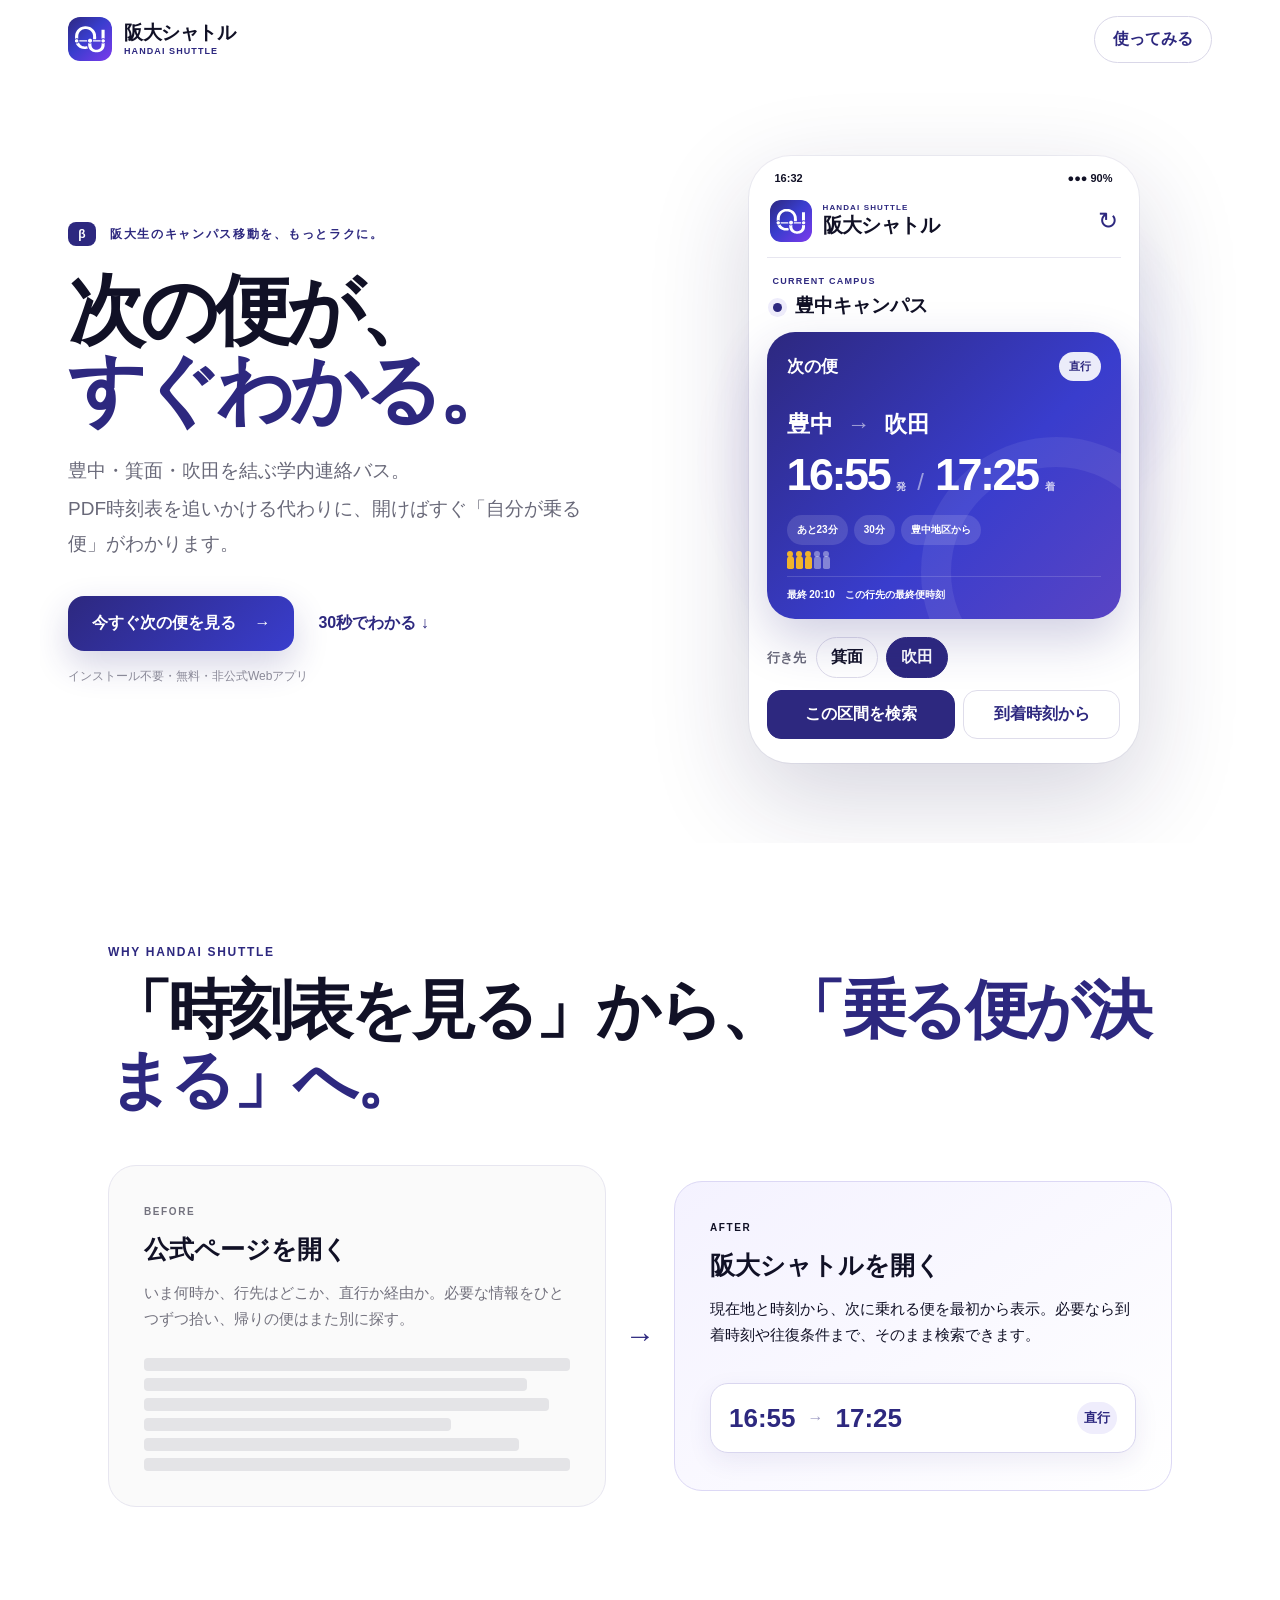
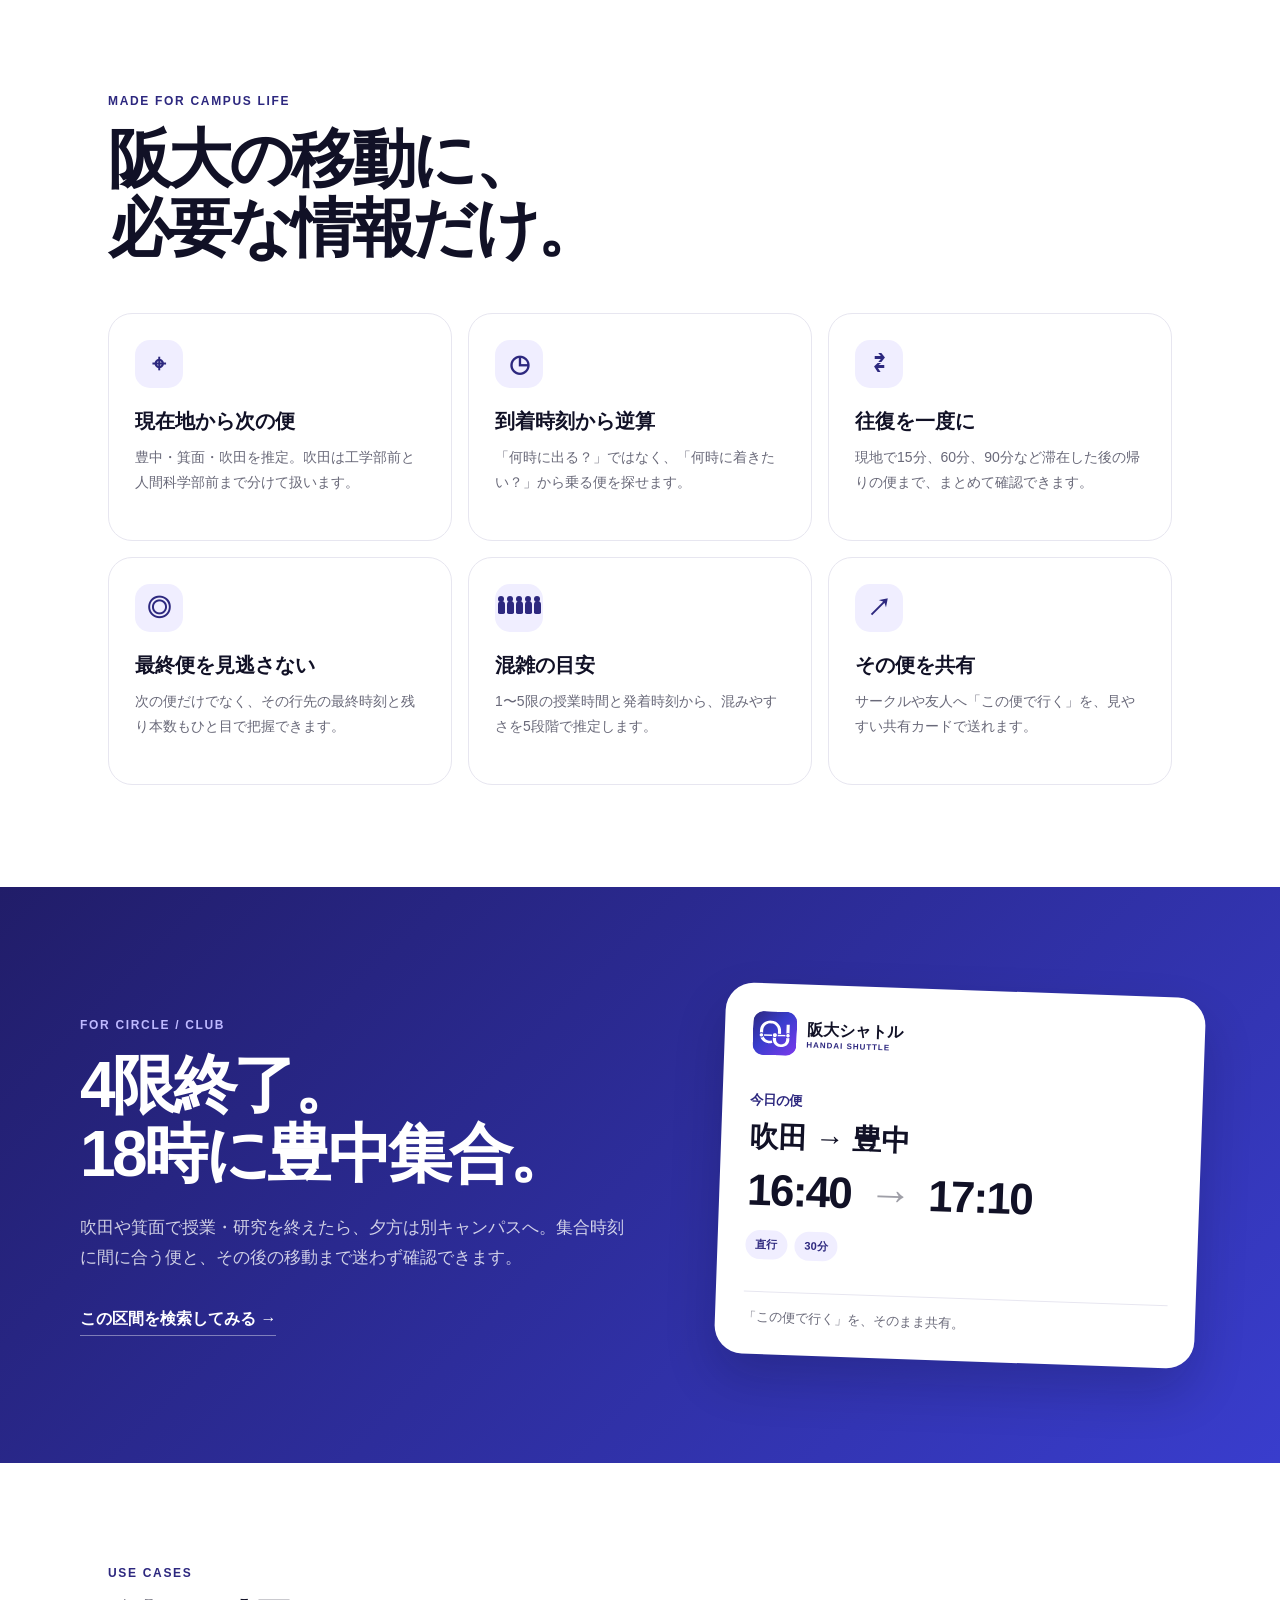
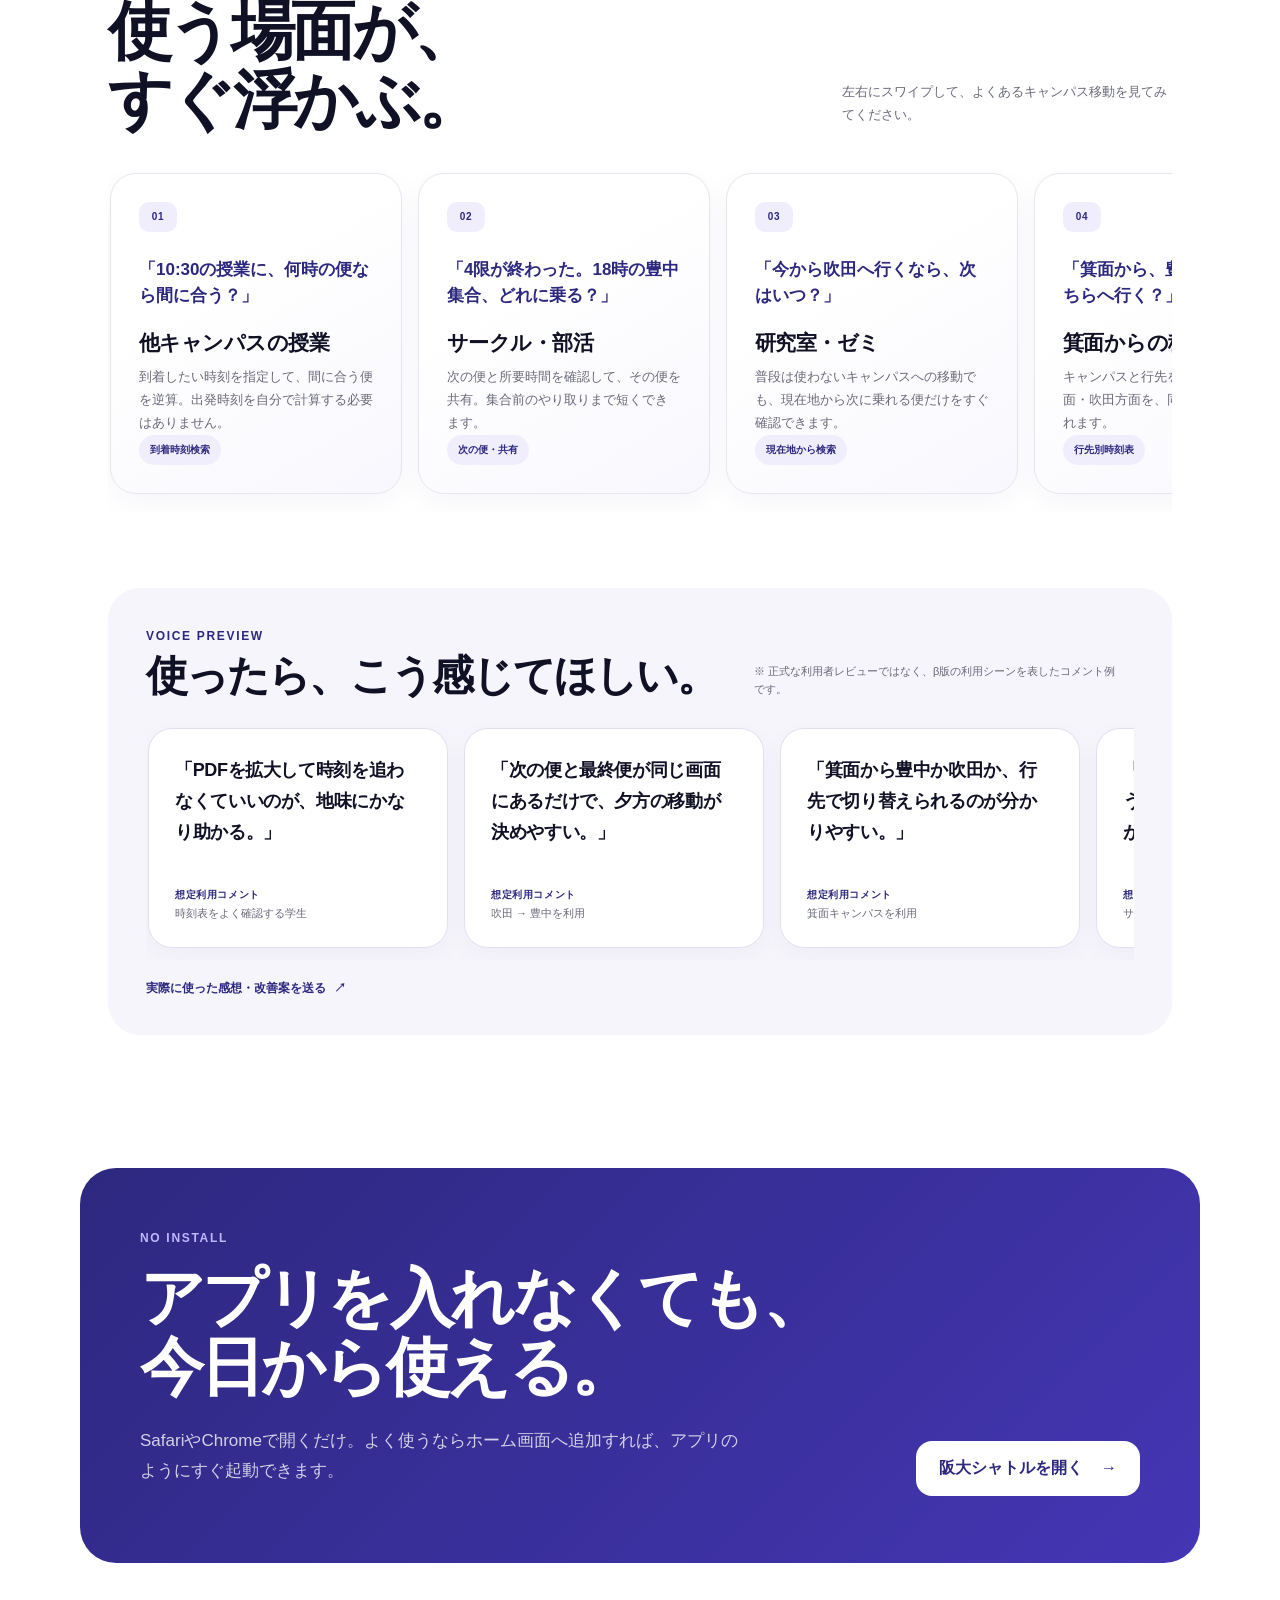
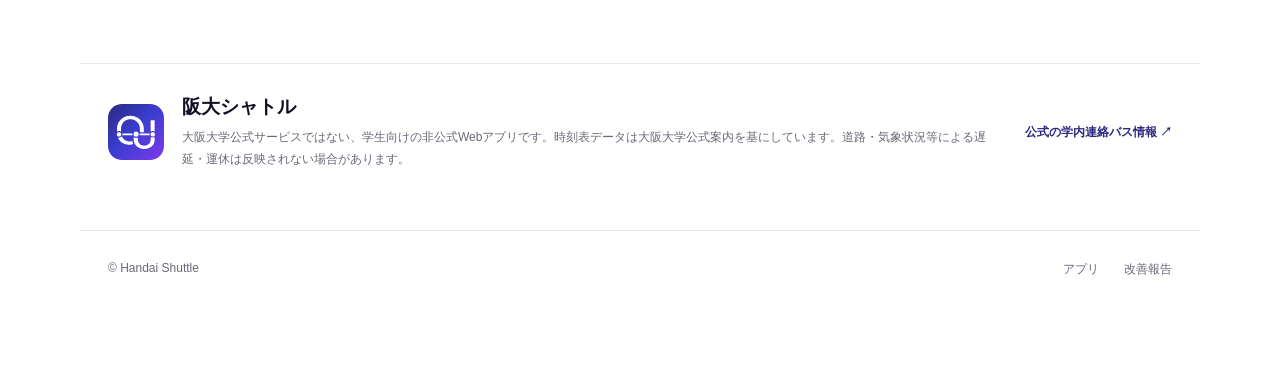
==== commit e507972b: "Refine LP timetable headline wrapping" ====
--- a/lp/index.html
+++ b/lp/index.html
@@ -72,7 +72,7 @@
 
     <section class="pain" id="how">
       <div class="section-label">WHY HANDAI SHUTTLE</div>
-      <h2><span class="headline-line">「時刻表を見る」から、</span><em class="headline-line">「乗る便が決まる」へ。</em></h2>
+      <h2>「時刻表を見る」から、<em>「乗る便が決まる」へ。</em></h2>
       <div class="before-after">
         <article class="before">
           <span class="ba-label">BEFORE</span>
@@ -199,4 +199,4 @@
 
   <div class="mobile-cta"><a href="../?ref=lp-mobile">今すぐ次の便を見る <span>→</span></a></div>
 </body>
-</html>
+</html>
--- a/lp/refinements.css
+++ b/lp/refinements.css
@@ -0,0 +1,172 @@
+/* LP polish layer: intentional Japanese line breaks, tighter mobile rhythm, and swipeable use-case rails. */
+:root{
+  --lp-section-space:clamp(72px,8vw,104px);
+  --lp-copy-width:42em;
+}
+
+html{-webkit-text-size-adjust:100%}
+body{line-break:strict;word-break:normal;overflow-wrap:break-word}
+h1,h2,h3,p{text-wrap:pretty}
+h1,h2,h3{font-kerning:normal}
+.headline-line{display:block}
+.lead-break{display:block;margin-top:.2em}
+
+.hero-copy{max-width:620px}
+.hero h1{line-height:1.02;margin-bottom:26px}
+.hero-lead{max-width:36em;line-height:1.82}
+.pain h2,.features h2,.audiences h2{line-height:1.08}
+.before p,.after p,.feature-grid p,.scenario-copy p,.install p,.disclaimer p{line-height:1.78}
+
+section:not(.hero){padding-top:var(--lp-section-space);padding-bottom:var(--lp-section-space)}
+.features{padding-top:calc(var(--lp-section-space) - 18px)!important}
+
+.section-heading-row{display:flex;align-items:end;justify-content:space-between;gap:40px;margin:0 0 34px}
+.section-heading-row h2{margin:17px 0 0;flex:0 1 680px}
+.section-heading-row>p{max-width:330px;margin:0 0 8px;color:var(--muted);font-size:13px;line-height:1.75}
+
+/* Scroll-snap rails: intentionally no autoplay; users stay in control on mobile. */
+.card-rail{
+  display:grid;
+  grid-auto-flow:column;
+  grid-auto-columns:minmax(292px,34%);
+  gap:16px;
+  overflow-x:auto;
+  overscroll-behavior-inline:contain;
+  scroll-snap-type:inline mandatory;
+  scroll-padding-inline:2px;
+  padding:4px 2px 18px;
+  scrollbar-width:none;
+  -webkit-overflow-scrolling:touch;
+}
+.card-rail::-webkit-scrollbar{display:none}
+.card-rail>*{scroll-snap-align:start}
+
+.usecase-card{
+  position:relative;
+  min-height:306px;
+  padding:28px;
+  border:1px solid var(--line);
+  border-radius:26px;
+  background:linear-gradient(150deg,#fff 35%,#f8f7fd);
+  box-shadow:0 9px 28px rgba(45,40,127,.045);
+  display:flex;
+  flex-direction:column;
+}
+.case-number{
+  width:38px;height:30px;display:grid;place-items:center;border-radius:10px;
+  background:#f0eefd;color:var(--indigo);font-size:10px;font-weight:900;letter-spacing:.08em
+}
+.case-question{margin:25px 0 20px!important;color:var(--indigo)!important;font-size:17px!important;line-height:1.55!important;font-weight:900}
+.usecase-card h3{margin:0 0 9px;font-size:21px;letter-spacing:-.025em}
+.usecase-card>p:not(.case-question){margin:0;color:var(--muted);font-size:13px;line-height:1.75}
+.case-chip{display:inline-flex;align-self:flex-start;margin-top:auto;padding:8px 11px;border-radius:999px;background:#f0eefd;color:var(--indigo);font-size:10px;font-weight:900}
+
+.voice-block{margin-top:76px;padding:38px;border-radius:32px;background:var(--soft)}
+.voice-heading{display:flex;align-items:end;justify-content:space-between;gap:32px;margin-bottom:25px}
+.voice-heading h3{margin:8px 0 0;font-size:clamp(28px,3.4vw,42px);letter-spacing:-.045em;line-height:1.13}
+.voice-heading>p{max-width:380px;margin:0;color:var(--muted);font-size:11px;line-height:1.7}
+.voice-rail{grid-auto-columns:minmax(300px,38%);padding-bottom:12px}
+.voice-card{
+  min-height:220px;
+  margin:0;
+  padding:26px;
+  border:1px solid #e2e0ef;
+  border-radius:24px;
+  background:white;
+  display:flex;
+  flex-direction:column;
+  box-shadow:0 8px 24px rgba(45,40,127,.04)
+}
+.voice-card>p{margin:0;font-size:18px;line-height:1.72;font-weight:800;letter-spacing:-.02em}
+.voice-card footer{
+  max-width:none!important;
+  margin:auto 0 0!important;
+  padding:22px 0 0!important;
+  border:0!important;
+  display:flex!important;
+  flex-direction:column!important;
+  gap:4px!important;
+  color:inherit!important;
+  font-size:inherit!important;
+}
+.voice-card footer span{margin:0!important;color:var(--indigo);font-size:10px;font-weight:900;letter-spacing:.06em}
+.voice-card footer small{color:var(--muted);font-size:11px}
+.feedback-inline{display:inline-flex;align-items:center;gap:8px;margin-top:20px;color:var(--indigo);font-size:12px;font-weight:900}
+.feedback-inline span{transition:transform .18s ease}
+.feedback-inline:hover span{transform:translate(2px,-2px)}
+
+/* Reduce the perceived height of the six feature cards without reducing content. */
+.feature-grid article{min-height:228px;padding:26px}
+.feature-grid h3{margin-top:20px}
+
+@media(max-width:860px){
+  .section-heading-row{display:block;margin-bottom:26px}
+  .section-heading-row h2{margin-bottom:14px}
+  .section-heading-row>p{max-width:32em;margin:0}
+  .card-rail{grid-auto-columns:minmax(280px,62%)}
+  .voice-rail{grid-auto-columns:minmax(290px,64%)}
+  .voice-heading{display:block}
+  .voice-heading>p{margin-top:12px}
+}
+
+@media(max-width:560px){
+  :root{--lp-section-space:66px}
+  .site-header{padding-left:18px;padding-right:18px}
+  .hero{padding:38px 20px 58px}
+  .hero h1{font-size:clamp(48px,14vw,56px);line-height:1.01;letter-spacing:-.06em;margin:21px 0 22px}
+  .hero-lead{font-size:15px;line-height:1.82;margin-bottom:28px}
+  .lead-break{margin-top:.35em}
+  .hero-actions{gap:14px}
+  .hero-visual{min-height:525px}
+
+  .pain h2,.features h2,.audiences h2{font-size:clamp(38px,11vw,44px);line-height:1.08;margin-top:14px;margin-bottom:36px}
+  .before,.after{min-height:0;padding:24px}
+  .before h3,.after h3{font-size:22px;margin:12px 0 8px}
+  .before p,.after p{font-size:14px;line-height:1.75}
+  .mini-result{margin-top:25px}
+
+  .feature-grid{gap:12px}
+  .feature-grid article{min-height:0;padding:21px 22px;border-radius:20px}
+  .feature-icon{width:43px;height:43px;border-radius:13px;font-size:21px}
+  .feature-grid h3{font-size:18px;margin:15px 0 7px}
+  .feature-grid p{font-size:13px;line-height:1.72}
+
+  .scenario{padding-top:64px!important;padding-bottom:64px!important;gap:30px}
+  .scenario h2,.install h2{font-size:clamp(38px,11vw,45px);line-height:1.08;margin:14px 0 19px}
+  .scenario-copy p,.install p{font-size:15px;line-height:1.78}
+  .share-card{padding:24px;border-radius:24px}
+
+  .section-heading-row{margin-bottom:20px}
+  .section-heading-row>p{font-size:12px;line-height:1.65}
+  .card-rail{
+    margin-left:-20px;
+    margin-right:-20px;
+    padding-left:20px;
+    padding-right:20px;
+    grid-auto-columns:84%;
+    gap:12px;
+    scroll-padding-inline:20px;
+  }
+  .usecase-card{min-height:292px;padding:23px;border-radius:22px}
+  .case-question{font-size:16px!important;margin:21px 0 17px!important}
+  .usecase-card h3{font-size:19px}
+  .usecase-card>p:not(.case-question){font-size:12.5px;line-height:1.72}
+
+  .voice-block{margin:56px -4px 0;padding:27px 20px 25px;border-radius:28px}
+  .voice-heading h3{font-size:31px;line-height:1.14}
+  .voice-heading>p{font-size:10.5px}
+  .voice-rail{margin-left:-20px;margin-right:-20px;padding-left:20px;padding-right:20px;grid-auto-columns:86%}
+  .voice-card{min-height:210px;padding:23px;border-radius:21px}
+  .voice-card>p{font-size:16px;line-height:1.7}
+
+  .install{margin-top:10px!important;margin-bottom:76px!important;padding:34px 25px!important;border-radius:30px}
+  .disclaimer{padding-top:26px!important;padding-bottom:50px!important}
+}
+
+@media(max-width:380px){
+  .hero h1{font-size:47px}
+  .next-time strong{font-size:37px}
+  .next-meta span{padding-left:8px;padding-right:8px}
+  .card-rail{grid-auto-columns:88%}
+  .voice-rail{grid-auto-columns:90%}
+}
